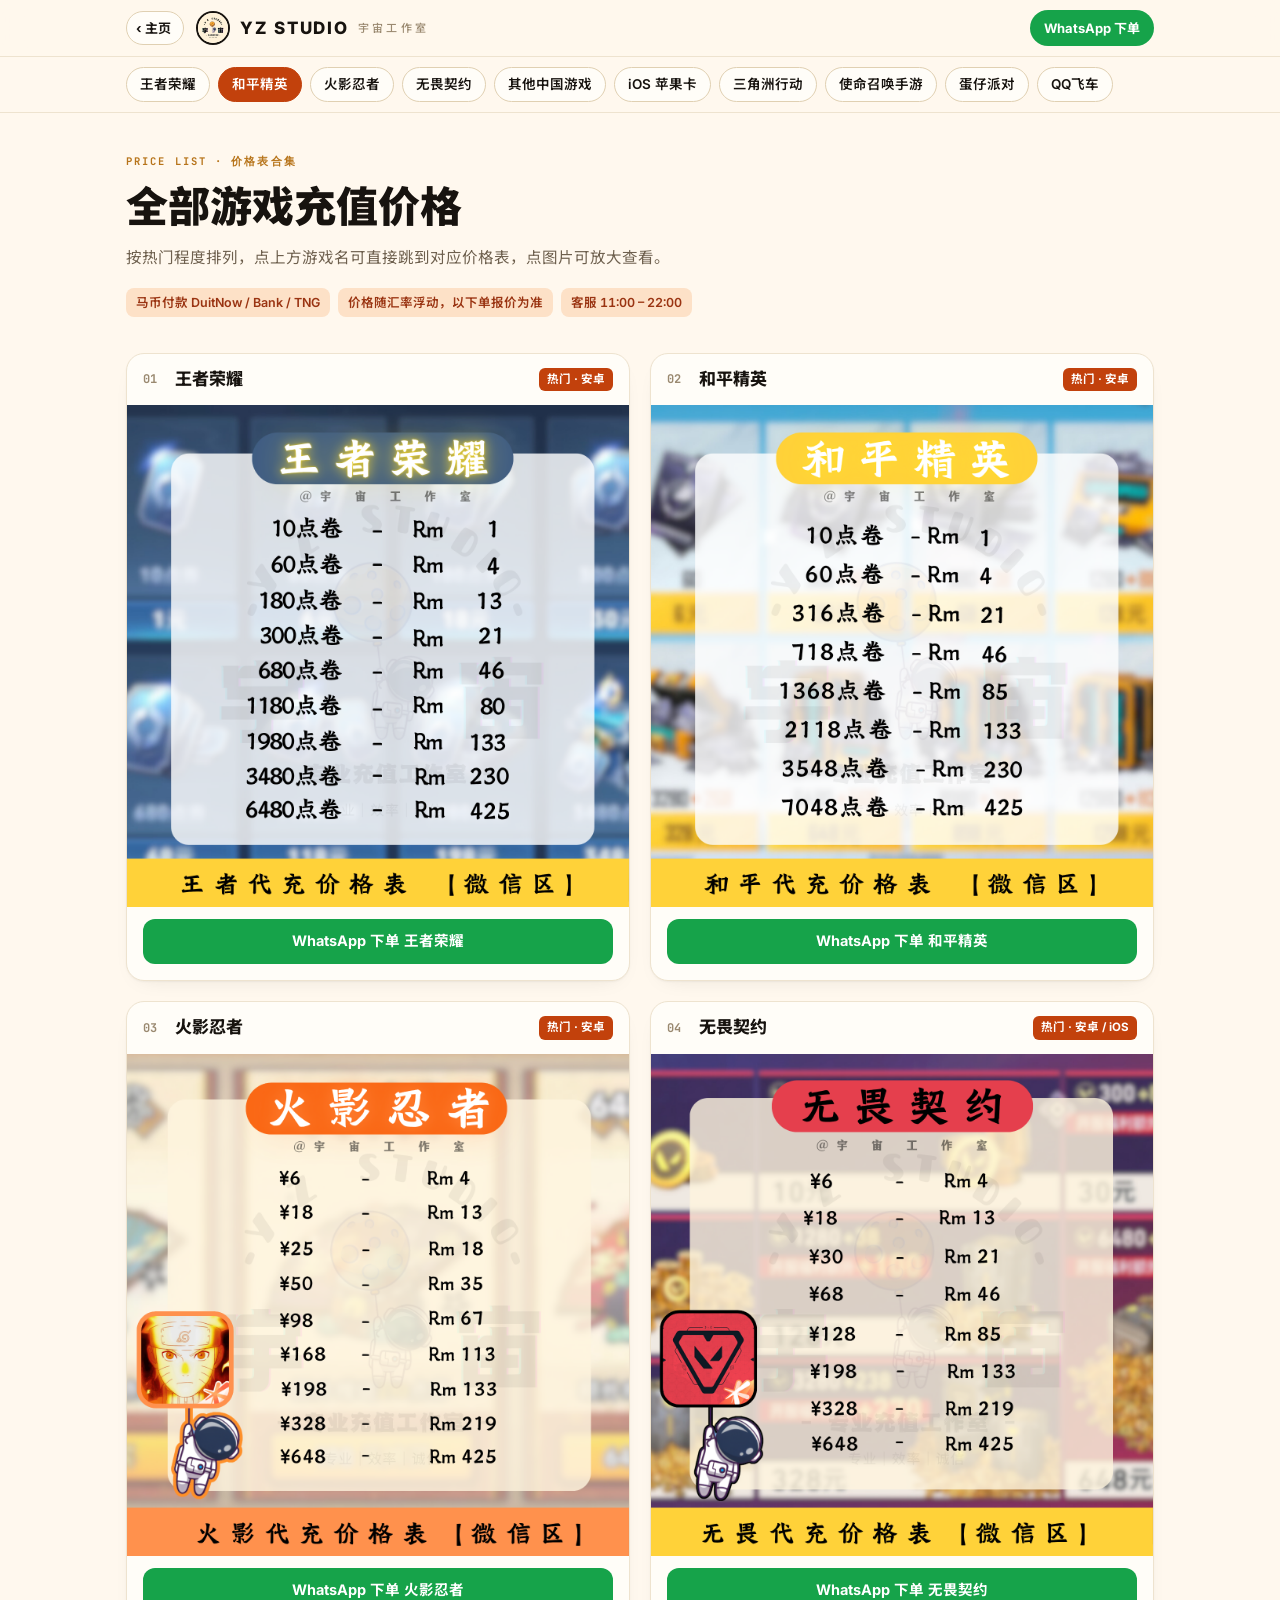
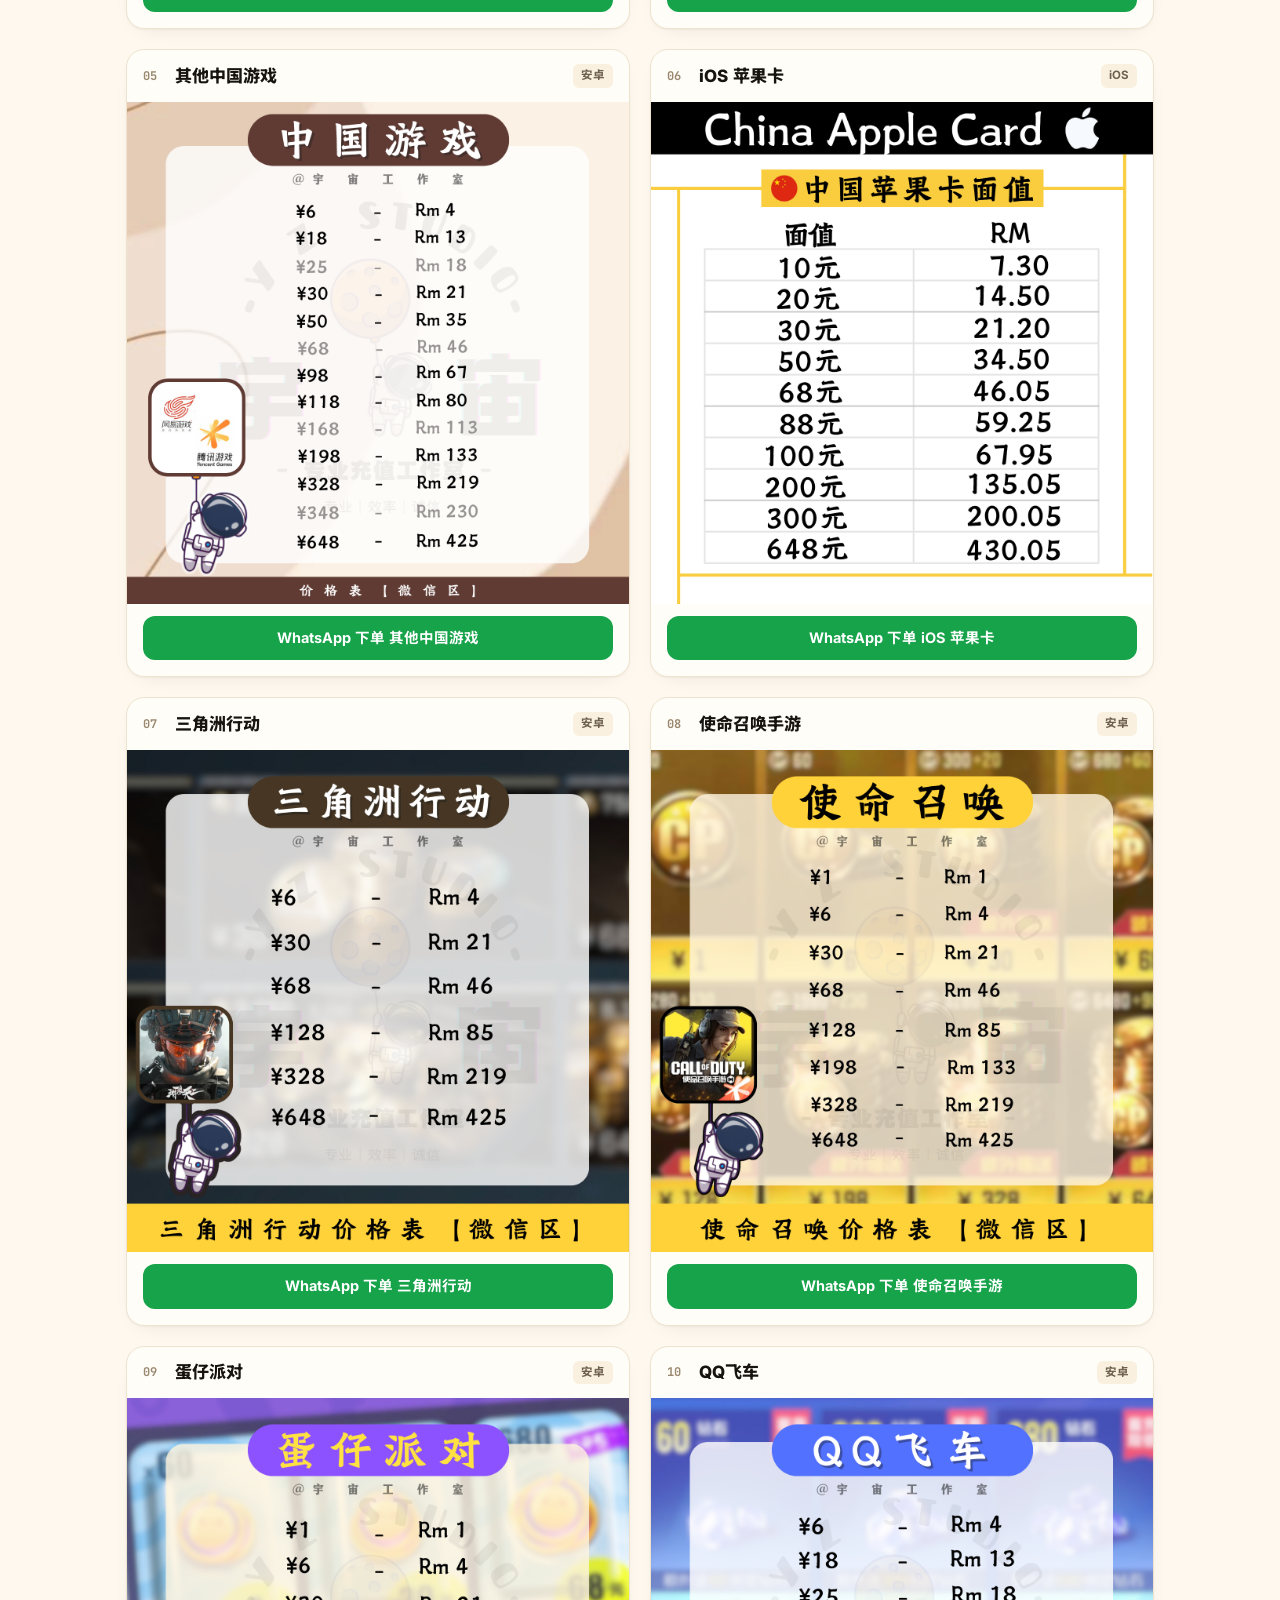
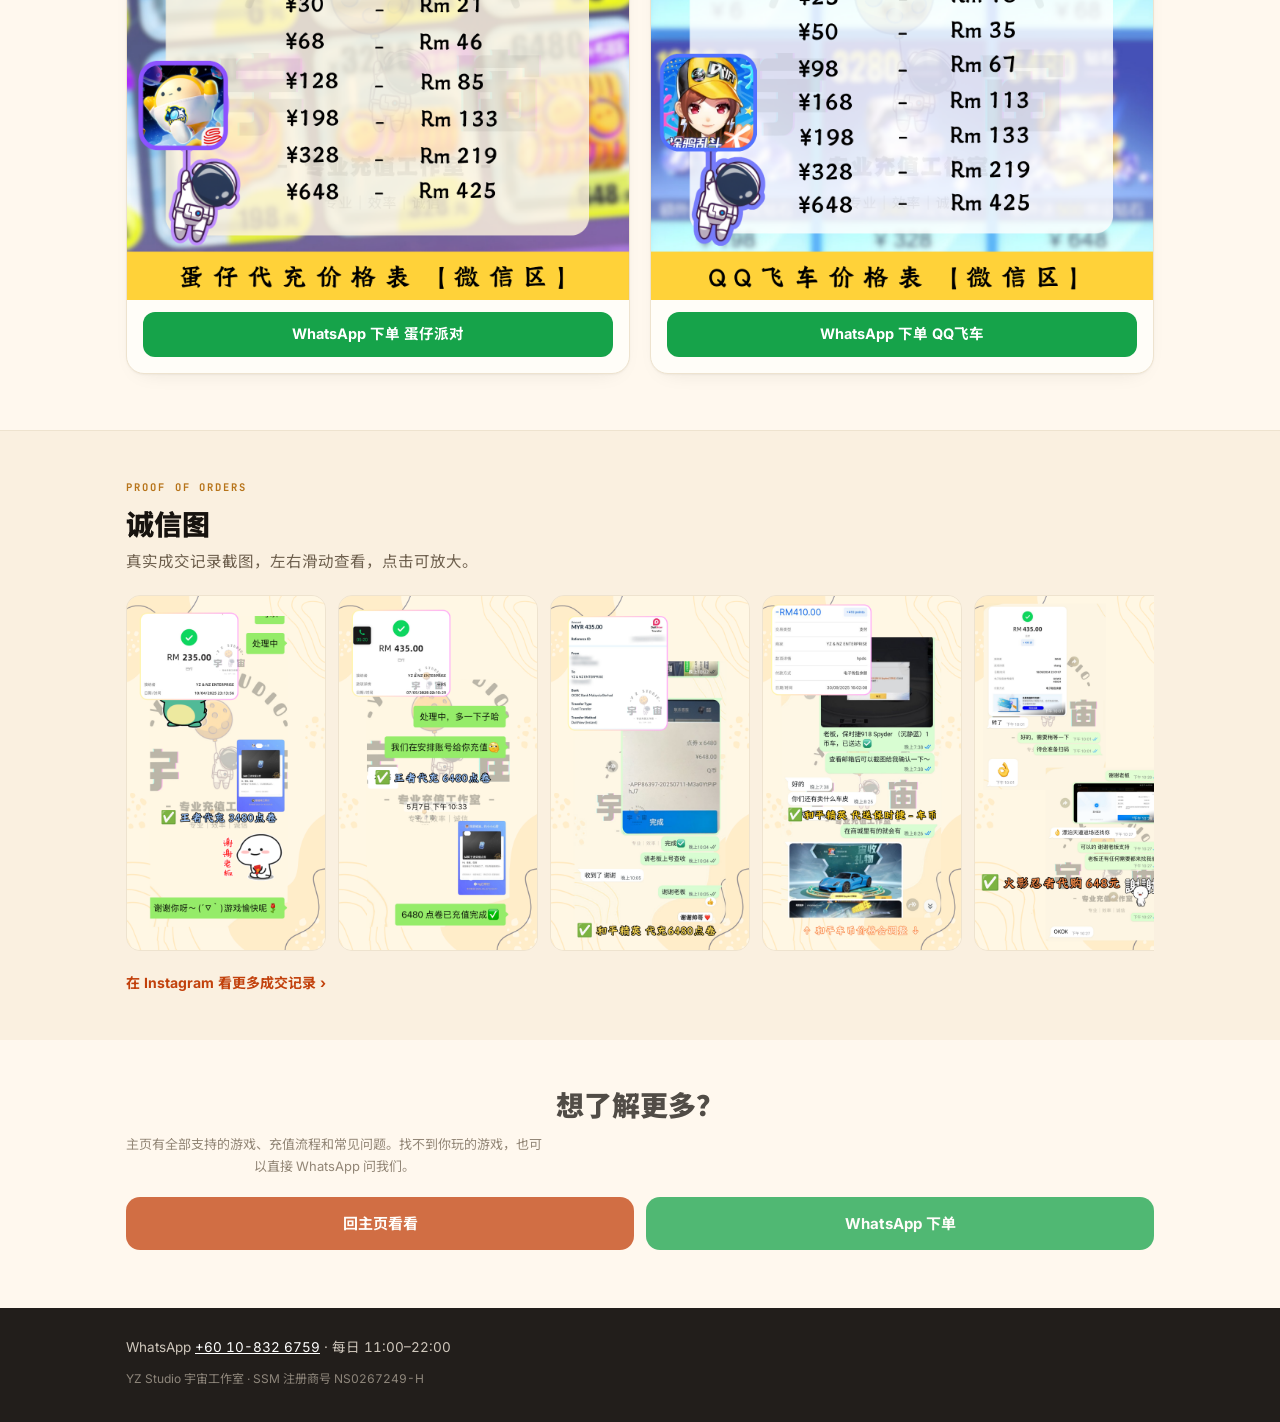
==== price.html @ 9681adfc "Price page: choose Android or iOS before amount in order picker The picker now asks for the system f" ====
<!DOCTYPE html>
<html lang="zh-Hans-MY">
<head>
<meta charset="UTF-8">
<meta name="viewport" content="width=device-width, initial-scale=1">
<link rel="icon" href="/favicon.ico" sizes="any">
<link rel="icon" type="image/png" sizes="192x192" href="/icon-192.png">
<link rel="apple-touch-icon" href="/apple-touch-icon.png">
<title>YZ Studio｜价格表合集 - 王者荣耀・和平精英・火影忍者・无畏契约</title>
<meta name="description" content="YZ Studio 全部游戏充值价格表：王者荣耀、和平精英、火影忍者、无畏契约、三角洲行动、使命召唤、蛋仔派对、QQ飞车、元梦之星、iOS 苹果卡。马币付款，WhatsApp 下单。">
<meta property="og:type" content="website">
<meta property="og:site_name" content="YZ Studio">
<meta property="og:title" content="YZ Studio｜价格表合集">
<meta property="og:description" content="全部游戏充值价格，一页看完。WhatsApp 一键下单。">
<meta property="og:locale" content="zh_MY">

<link rel="preconnect" href="https://fonts.googleapis.com">
<link rel="preconnect" href="https://fonts.gstatic.com" crossorigin>
<link href="https://fonts.googleapis.com/css2?family=Inter:wght@400;500;600;700;800&family=Noto+Sans+SC:wght@400;500;700;900&family=Noto+Serif+SC:wght@700;900&family=JetBrains+Mono:wght@500;700&display=swap" rel="stylesheet">

<style>
:root{
  --paper:#FFF8EE;--paper-2:#FAF0E0;--card:#FFFDF8;
  --ink:#17130F;--muted:#6E604E;--muted-2:#9A8970;
  --red:#C2410C;--red-deep:#9A3412;--red-soft:#FDE1C7;
  --gold:#B7741A;--green:#16A34A;--moon:#F6A62B;
  --line:#EEE3CF;--line-2:#E0D0B2;
  --sans:'Inter','Noto Sans SC','PingFang SC','Microsoft YaHei',-apple-system,BlinkMacSystemFont,sans-serif;
  --mono:'JetBrains Mono','SF Mono',ui-monospace,monospace;
}
*{box-sizing:border-box;margin:0;padding:0}
html{scroll-behavior:smooth;overflow-x:clip;scroll-padding-top:118px}
body{overflow-x:clip;background:var(--paper);color:var(--ink);font-family:var(--sans);
  font-size:16px;line-height:1.7;-webkit-font-smoothing:antialiased;font-variant-numeric:tabular-nums}
img{max-width:100%;display:block}
a{color:inherit}
.wrap{max-width:1060px;margin:0 auto;padding:0 16px}

/* top bar */
.topbar{background:rgba(255,248,238,.9);backdrop-filter:saturate(180%) blur(14px);
  border-bottom:1px solid var(--line);position:sticky;top:0;z-index:50}
.topbar .wrap{display:flex;align-items:center;justify-content:space-between;height:56px}
.left{display:flex;align-items:center;gap:12px;min-width:0}
.home{flex:none;display:flex;align-items:center;gap:2px;text-decoration:none;font-size:13px;font-weight:700;
  color:var(--ink);background:var(--card);border:1px solid var(--line-2);border-radius:999px;padding:5px 12px 5px 9px}
.home:hover{border-color:var(--red);color:var(--red)}
.brand{display:flex;align-items:center;gap:10px;text-decoration:none;min-width:0}
.brand b{font-size:17px;font-weight:800;letter-spacing:.1em;white-space:nowrap}
.brand span{font-size:11px;color:var(--muted-2);letter-spacing:.28em;font-weight:500;white-space:nowrap}
@media(max-width:440px){.brand b{font-size:15px;letter-spacing:.06em}.brand span{display:none}}
.wa-mini{background:var(--green);color:#fff;text-decoration:none;font-size:13px;font-weight:700;
  padding:7px 14px;border-radius:999px;white-space:nowrap}

/* chips nav */
.chips{position:sticky;top:56px;z-index:40;background:var(--paper);border-bottom:1px solid var(--line)}
.chips .wrap{display:flex;gap:8px;overflow-x:auto;padding-top:10px;padding-bottom:10px;scrollbar-width:none}
.chips .wrap::-webkit-scrollbar{display:none}
.chips a{flex:none;text-decoration:none;font-size:13.5px;font-weight:600;color:var(--ink);
  background:var(--card);border:1px solid var(--line-2);border-radius:999px;padding:5px 13px;transition:.15s}
.chips a:hover,.chips a.on{background:var(--red);border-color:var(--red);color:#fff}

/* header */
.head{padding:40px 0 8px}
.eyebrow{font-family:var(--mono);font-size:10.5px;letter-spacing:.2em;text-transform:uppercase;
  color:var(--gold);display:block;margin-bottom:10px;font-weight:700}
h1{font-size:clamp(28px,6vw,42px);font-weight:900;line-height:1.25}
.lead{color:var(--muted);margin-top:12px;max-width:56ch;font-size:15.5px}
.notes{display:flex;flex-wrap:wrap;gap:8px;margin-top:16px}
.notes span{font-size:12.5px;background:var(--red-soft);color:var(--red-deep);border-radius:8px;padding:4px 10px;font-weight:600}

/* grid of price cards */
.grid{display:grid;grid-template-columns:repeat(2,minmax(0,1fr));gap:20px;padding:28px 0 56px}
@media(max-width:720px){.grid{grid-template-columns:1fr;gap:16px}}
.card{background:var(--card);border:1px solid var(--line);border-radius:18px;overflow:hidden;
  box-shadow:0 1px 2px rgba(35,32,29,.04),0 8px 24px -16px rgba(35,32,29,.18)}
.card-head{display:flex;align-items:center;gap:10px;padding:14px 16px}
.rank{font-family:var(--mono);font-size:12px;font-weight:700;color:var(--muted-2);min-width:22px}
.card-head h2{font-size:17px;font-weight:800;flex:1;line-height:1.35}
.tag{font-size:11.5px;font-weight:700;padding:2px 8px;border-radius:6px;background:var(--paper-2);color:var(--muted)}
.tag.hot{background:var(--red);color:#fff}
.shot{display:block;width:100%;background:var(--paper-2);aspect-ratio:1/1;cursor:zoom-in;border:0;padding:0}
.shot img{width:100%;height:100%;object-fit:contain}
.shot .missing{display:flex;height:100%;align-items:center;justify-content:center;color:var(--muted-2);font-size:13px}
.card-foot{padding:12px 16px 16px}
.more{display:block;text-align:center;font-size:13px;color:inherit;opacity:.75;margin-bottom:10px}
.more:hover{opacity:1;text-decoration:underline}
.order{display:flex;align-items:center;justify-content:center;gap:6px;width:100%;text-decoration:none;
  background:var(--green);color:#fff;font-weight:700;font-size:14.5px;border-radius:12px;padding:10px}
.order:hover{filter:brightness(1.06)}

/* 诚信图 */
.proof{background:var(--paper-2);border-top:1px solid var(--line);padding:48px 0 44px}
.proof h2,.more h2{font-size:clamp(22px,4vw,28px);font-weight:900;line-height:1.3}
.proof .lead{margin-top:6px}
.strip{display:flex;gap:12px;overflow-x:auto;scroll-snap-type:x mandatory;padding:20px 0 6px;scrollbar-width:thin}
.strip .shot{flex:none;width:clamp(150px,22vw,200px);aspect-ratio:9/16;border-radius:14px;overflow:hidden;
  scroll-snap-align:start;border:1px solid var(--line);background:var(--card)}
.strip .shot img{object-fit:cover}
.ig{display:inline-block;margin-top:14px;font-size:14px;font-weight:700;color:var(--red);text-decoration:none}
.ig:hover{text-decoration:underline}

/* 回主页 */
.more{padding:48px 0}
.more p{color:var(--muted);margin-top:8px;max-width:52ch}
.btns{display:flex;flex-wrap:wrap;gap:12px;margin-top:20px}
.btns a{flex:1 1 220px;text-align:center;text-decoration:none;font-weight:700;font-size:15px;border-radius:14px;padding:14px 18px}
.btn-home{background:var(--red);color:#fff}
.btn-home:hover{background:var(--red-deep)}
.btn-wa{background:var(--green);color:#fff}
.btn-wa:hover{filter:brightness(1.06)}

/* footer */
footer{background:#221E1B;color:#CFC7BC;padding:28px 0 32px;font-size:13.5px}
footer a{color:#fff}
footer small{display:block;margin-top:10px;color:#8E867B;font-size:12px}

/* lightbox */
.lb{position:fixed;inset:0;background:rgba(20,17,15,.92);z-index:100;display:none;align-items:center;justify-content:center;padding:16px}
.lb.open{display:flex}
.lb img{max-height:92vh;max-width:100%;border-radius:10px}
.lb button{position:absolute;top:12px;right:14px;background:none;border:0;color:#fff;font-size:34px;cursor:pointer;line-height:1}

/* 下单弹窗：选金额 → 发 WhatsApp */
.sheet{position:fixed;inset:0;z-index:90;display:none;align-items:flex-end;justify-content:center;background:rgba(23,19,15,.5)}
.sheet.open{display:flex}
.sheet-box{background:var(--card);width:100%;max-width:520px;max-height:88vh;overflow:auto;border-radius:22px 22px 0 0;
  border:2px solid var(--ink);border-bottom:0;padding:18px 18px 20px;animation:sheetUp .25s cubic-bezier(.2,.8,.2,1)}
@media (min-width:640px){.sheet{align-items:center}.sheet-box{border-radius:22px;border-bottom:2px solid var(--ink);box-shadow:6px 6px 0 var(--moon)}}
@keyframes sheetUp{from{transform:translateY(40px);opacity:0}to{transform:none;opacity:1}}
.sheet-head{display:flex;align-items:center;gap:12px;margin-bottom:14px}
.sheet-head img{width:48px;height:48px;border-radius:12px;border:1.5px solid var(--ink);object-fit:cover}
.sheet-head h3{flex:1;font-size:19px;font-weight:900;line-height:1.3}
.sheet-head small{display:block;font-size:12px;font-weight:600;color:var(--muted)}
.sheet-x{background:var(--paper-2);border:0;width:34px;height:34px;border-radius:50%;font-size:20px;cursor:pointer;color:var(--ink)}
.sheet-lbl{font-size:13px;font-weight:800;margin:14px 0 8px;color:var(--ink)}
.seg{display:flex;gap:8px}
.seg button,.amts button{font:inherit;cursor:pointer;border:1.5px solid var(--line-2);background:#fff;border-radius:12px;color:var(--ink)}
.seg button{flex:1;padding:9px;font-size:14px;font-weight:700}
.amts{display:grid;grid-template-columns:repeat(3,1fr);gap:8px}
.amts button{padding:9px 4px;display:flex;flex-direction:column;align-items:center;line-height:1.3}
.amts b{font-size:14px;font-weight:800}
.amts span{font-size:12.5px;color:var(--gold);font-weight:700}
.seg button[aria-pressed="true"],.amts button[aria-pressed="true"]{background:var(--ink);border-color:var(--ink);color:#fff}
.amts button[aria-pressed="true"] span{color:var(--moon)}
.addon{display:flex;align-items:center;gap:10px;margin-top:12px;padding:10px 12px;border:1.5px dashed var(--line-2);border-radius:12px;font-size:13.5px;cursor:pointer}
.addon input{width:18px;height:18px;accent-color:var(--ink)}
.ios-note{background:var(--paper-2);border-radius:12px;padding:12px 14px;font-size:13.5px;color:var(--muted);line-height:1.7}
.sheet-sum{display:flex;justify-content:space-between;align-items:baseline;margin:16px 0 12px;padding-top:12px;border-top:1px solid var(--line)}
.sheet-sum span{font-size:13px;color:var(--muted)}
.sheet-sum b{font-size:24px;font-weight:900;color:var(--ink)}
.sheet-send{display:flex;align-items:center;justify-content:center;gap:8px;width:100%;padding:13px;border-radius:14px;border:2px solid var(--ink);
  background:var(--green);color:#fff;font-size:16px;font-weight:800;text-decoration:none;box-shadow:3px 3px 0 var(--ink)}
.sheet-more{display:block;text-align:center;font-size:12.5px;color:var(--muted);margin-top:12px}

.sysc{display:grid;grid-template-columns:1fr 1fr;gap:10px}
.sysc button{font:inherit;cursor:pointer;background:#fff;border:2px solid var(--line-2);border-radius:16px;padding:14px 10px 12px;
  display:flex;flex-direction:column;align-items:center;gap:4px;color:var(--ink);transition:.15s}
.sysc button svg{width:30px;height:30px}
.sysc button b{font-size:16px;font-weight:900}
.sysc button small{font-size:11.5px;color:var(--muted);line-height:1.4;text-align:center}
.sysc button[aria-pressed="true"]{border-color:var(--ink);background:var(--ink);color:#fff;box-shadow:3px 3px 0 var(--moon)}
.sysc button[aria-pressed="true"] small{color:#E8DCC6}
.sys-tip{font-size:12.5px;color:var(--muted);margin-top:8px;line-height:1.6}
.need{display:inline-block;font-size:11px;font-weight:800;background:var(--moon);color:var(--ink);border-radius:6px;padding:1px 7px;margin-left:6px;vertical-align:1px}
.locked{opacity:.35;pointer-events:none;filter:grayscale(1)}
.chosen{display:flex;align-items:center;gap:8px;margin-top:10px;font-size:13px;font-weight:700;background:var(--paper-2);border-radius:10px;padding:8px 12px}
.chosen b{font-weight:900}
.only{display:flex;gap:10px;align-items:flex-start;background:#FFF1E3;border:1.5px solid #F3C99A;border-radius:12px;padding:10px 12px;font-size:13px;line-height:1.6;color:#7A3E0C}
.sheet-send[aria-disabled="true"]{background:#CFC6B6;color:#fff;box-shadow:none;border-color:#CFC6B6;pointer-events:none}
</style>
</head>
<body>

<div class="topbar">
  <div class="wrap">
    <div class="left">
      <a class="home" href="/" aria-label="返回主页">‹ 主页</a>
      <a class="brand" href="/"><img src="image/logo-192.webp" width="34" height="34" alt="YZ Studio logo" style="border-radius:50%;border:2px solid var(--ink);align-self:center"><b>YZ STUDIO</b> <span>宇宙工作室</span></a>
    </div>
    <a class="wa-mini" href="https://wa.me/60108326759?text=%E4%BD%A0%E5%A5%BD%EF%BC%8C%E6%88%91%E6%83%B3%E5%85%85%E5%80%BC" target="_blank" rel="noopener">WhatsApp 下单</a>
  </div>
</div>

<nav class="chips" aria-label="游戏目录"><div class="wrap" id="chips"></div></nav>

<header class="head">
  <div class="wrap">
    <span class="eyebrow">Price List · 价格表合集</span>
    <h1>全部游戏充值价格</h1>
    <p class="lead">按热门程度排列，点上方游戏名可直接跳到对应价格表，点图片可放大查看。</p>
    <div class="notes">
      <span>马币付款 DuitNow / Bank / TNG</span>
      <span>价格随汇率浮动，以下单报价为准</span>
      <span>客服 11:00 – 22:00</span>
    </div>
  </div>
</header>

<main class="wrap"><div class="grid" id="grid"></div></main>

<section class="proof" id="proof">
  <div class="wrap">
    <span class="eyebrow">Proof of orders</span>
    <h2>诚信图</h2>
    <p class="lead">真实成交记录截图，左右滑动查看，点击可放大。</p>
    <div class="strip" id="strip"></div>
    <a class="ig" href="https://www.instagram.com/yzstudio2021" target="_blank" rel="noopener">在 Instagram 看更多成交记录 ›</a>
  </div>
</section>

<section class="more">
  <div class="wrap">
    <h2>想了解更多？</h2>
    <p>主页有全部支持的游戏、充值流程和常见问题。找不到你玩的游戏，也可以直接 WhatsApp 问我们。</p>
    <div class="btns">
      <a class="btn-home" href="/">回主页看看</a>
      <a class="btn-wa" href="https://wa.me/60108326759?text=%E4%BD%A0%E5%A5%BD%EF%BC%8C%E6%88%91%E6%83%B3%E5%85%85%E5%80%BC" target="_blank" rel="noopener">WhatsApp 下单</a>
    </div>
  </div>
</section>

<footer>
  <div class="wrap">
    <div>WhatsApp <a href="https://wa.me/60108326759" target="_blank" rel="noopener">+60 10-832 6759</a> · 每日 11:00–22:00</div>
    <small>YZ Studio 宇宙工作室 · SSM 注册商号 NS0267249-H</small>
  </div>
</footer>

<div class="sheet" id="sheet" role="dialog" aria-modal="true" aria-labelledby="sheetTitle">
  <div class="sheet-box">
    <div class="sheet-head"><img id="sheetImg" alt=""><h3 id="sheetTitle"></h3><button class="sheet-x" type="button" aria-label="关闭">×</button></div>
    <div id="sheetBody"></div>
  </div>
</div>
<div class="lb" id="lb" role="dialog" aria-modal="true"><button aria-label="关闭">×</button><img alt=""></div>

<script>
// 顺序 = 热门程度。要调整顺序，直接移动这里的行即可。
/* 价格（改价格只改这里，要和 games/ 里各页面的价格一致）
   u = 单位写法；p = 安卓价格 {档位: RM}；both:true 表示安卓、iOS 同价（两个都能选）；没有 both 的游戏：安卓公开价，iOS 选档位后问客服；card:true 只限 iOS，不用选系统，否则 iOS 走客服报价；h = 有「腾讯健康系统限制处理」 */
const HEALTH = 10;
const GAMES = [
  { id:'wangzhe',     name:'王者荣耀',     tag:'安卓', hot:true, img:'01-wangzhe.png',     icon:'wangzherongyao.png', page:'wangzherongyao', u:'点券', h:true,
    p:{10:1, 60:4, 180:13, 300:21, 680:46, 1180:80, 1980:133, 3480:230, 6480:425} },
  { id:'heping',      name:'和平精英',     tag:'安卓', hot:true, img:'02-heping.png',      icon:'hepingjingying.png', page:'hepingjingying', u:'点券', h:true,
    p:{10:1, 60:4, 316:21, 718:46, 1368:85, 2118:133, 3548:230, 7048:425} },
  { id:'huoying',     name:'火影忍者',     tag:'安卓', hot:true, img:'04-huoying.png',     icon:'huoyingrenzhe.png',  page:'huoyingrenzhe', u:'¥', h:true,
    p:{6:4, 18:13, 25:18, 50:35, 98:67, 168:113, 198:133, 328:219, 648:425} },
  { id:'wuwei',       name:'无畏契约',     tag:'安卓 / iOS', hot:true, img:'05-wuwei.png',       icon:'wuweiqiyue.png',     page:'wuweiqiyue', u:'¥', h:true, both:true,
    p:{6:4, 18:13, 30:21, 68:46, 128:85, 198:133, 328:219, 648:425} },
  { id:'zhongguo',    name:'其他中国游戏', tag:'安卓', img:'11-zhongguo.png',    icon:'logo-192.webp',      page:'zhongguoyouxi', u:'¥', h:true, askGame:true,
    p:{6:4, 18:13, 30:21, 50:35, 98:67, 118:80, 198:133, 328:219, 648:425} },
  { id:'ios',         name:'iOS 苹果卡',   tag:'iOS',  img:'12-ios-apple.png',   icon:'apple-gift-card.png', page:'apple-gift-card', u:'元', card:true,
    p:{10:7.30, 20:14.50, 30:21.20, 50:34.50, 68:46.05, 88:59.25, 100:67.95, 200:135.05, 300:200.05, 648:430.05} },
  { id:'sanjiaozhou', name:'三角洲行动',   tag:'安卓', img:'06-sanjiaozhou.png', icon:'deltaforce.png',     page:'sanjiaozhouxingdong', u:'¥', h:true,
    p:{6:4, 30:21, 68:46, 128:85, 328:219, 648:425} },
  { id:'codm',        name:'使命召唤手游', tag:'安卓', img:'07-shiming.png',     icon:'codm.png',           page:'codm', u:'¥', h:true,
    p:{1:1, 6:4, 30:21, 68:46, 128:85, 198:133, 328:219, 648:425} },
  { id:'danzai',      name:'蛋仔派对',     tag:'安卓', img:'08-danzai.png',      icon:'danzaipaidui.png',   page:'danzaipaidui', u:'¥',
    p:{1:1, 6:4, 30:21, 68:46, 128:85, 198:133, 328:219, 648:425} },
  { id:'qqfeiche',    name:'QQ飞车',       tag:'安卓', img:'09-qqfeiche.png',    icon:'qq-speed.png',       page:'qqfeiche', u:'¥', h:true,
    p:{6:4, 18:13, 25:18, 50:35, 98:67, 168:113, 198:133, 328:219, 648:425} },
];
const WA = 'https://wa.me/60108326759?text=';
const grid = document.getElementById('grid'), chips = document.getElementById('chips');

GAMES.forEach((g, i) => {
  const msg = encodeURIComponent(`你好，我想充值 ${g.name}（${g.tag}）`);
  grid.insertAdjacentHTML('beforeend', `
    <article class="card" id="${g.id}">
      <div class="card-head">
        <span class="rank">${String(i+1).padStart(2,'0')}</span>
        <h2>${g.name}</h2>
        <span class="tag${g.hot ? ' hot' : ''}">${g.hot ? '热门 · ' : ''}${g.tag}</span>
      </div>
      <button class="shot" type="button" aria-label="放大 ${g.name} 价格表">
        <img src="image/price/${g.img}" alt="${g.name} ${g.tag} 充值价格表" loading="${i < 2 ? 'eager' : 'lazy'}"
             onerror="this.replaceWith(Object.assign(document.createElement('span'),{className:'missing',textContent:'图片待上传'}))">
      </button>
      <div class="card-foot"><a class="order" href="${WA}${msg}" data-game="${g.id}" target="_blank" rel="noopener">WhatsApp 下单 ${g.name}</a></div>
    </article>`);
  chips.insertAdjacentHTML('beforeend', `<a href="#${g.id}">${g.name}</a>`);
});

// 诚信图：用主页 image/ 里的 01–10.png
const strip = document.getElementById('strip');
for (let n = 1; n <= 10; n++) {
  const f = String(n).padStart(2, '0');
  strip.insertAdjacentHTML('beforeend', `
    <button class="shot" type="button" aria-label="放大成交记录截图 ${n}">
      <img src="image/${f}.png" alt="YZ Studio 成交记录截图 ${n}" loading="lazy">
    </button>`);
}

// 放大查看
const lb = document.getElementById('lb'), lbImg = lb.querySelector('img');
document.addEventListener('click', e => {
  const img = e.target.closest('.shot')?.querySelector('img');
  if (!img) return;
  lbImg.src = img.src; lbImg.alt = img.alt; lb.classList.add('open');
});
lb.addEventListener('click', e => { if (e.target !== lbImg) lb.classList.remove('open'); });
document.addEventListener('keydown', e => { if (e.key === 'Escape') lb.classList.remove('open'); });

// 滚动时高亮当前游戏
const links = [...chips.querySelectorAll('a')];
const io = new IntersectionObserver(entries => {
  entries.forEach(en => {
    if (!en.isIntersecting) return;
    links.forEach(a => {
      const on = a.getAttribute('href') === '#' + en.target.id;
      a.classList.toggle('on', on);
      if (on) chips.scrollTo({ left: a.offsetLeft - chips.clientWidth / 2 + a.offsetWidth / 2, behavior:'smooth' });
    });
  });
}, { rootMargin:'-45% 0px -50% 0px' });
document.querySelectorAll('.card').forEach(c => io.observe(c));

// ---------- 下单弹窗：选系统 / 金额 → 发 WhatsApp ----------
const sheet = document.getElementById('sheet'), sheetBody = document.getElementById('sheetBody');
const fmt = v => Number.isInteger(v) ? String(v) : v.toFixed(2);
const tierLabel = (g, d) => g.u === '¥' ? `¥${d} 档` : `${d} ${g.u}`;
let cur = null, st = {};
const WA_SVG = `<svg width="20" height="20" viewBox="0 0 24 24" fill="currentColor" aria-hidden="true"><path d="M17.5 14.4c-.3-.15-1.75-.86-2-.96-.27-.1-.47-.15-.66.15-.2.3-.76.95-.93 1.15-.17.2-.34.22-.64.07-.3-.15-1.25-.46-2.38-1.47-.88-.78-1.47-1.75-1.64-2.05-.17-.3-.02-.46.13-.6.13-.14.3-.35.45-.53.15-.18.2-.3.3-.5.1-.2.05-.38-.02-.53-.08-.15-.66-1.6-.9-2.18-.24-.58-.48-.5-.66-.5h-.56c-.2 0-.5.07-.77.37-.26.3-1 .98-1 2.4s1.03 2.78 1.17 2.98c.15.2 2.02 3.1 4.9 4.34.68.3 1.22.47 1.64.6.69.22 1.31.19 1.8.11.55-.08 1.75-.71 2-1.4.25-.7.25-1.28.17-1.41-.07-.13-.27-.2-.57-.35zM12 2A10 10 0 0 0 3.5 17.3L2 22l4.8-1.46A10 10 0 1 0 12 2zm0 18.2c-1.6 0-3.15-.43-4.5-1.24l-.32-.19-2.86.87.88-2.79-.21-.33A8.2 8.2 0 1 1 12 20.2z"/></svg>`;
function openSheet(g){
  cur = g; st = { sys: null, d: Object.keys(g.p)[0], health:false };
  document.getElementById('sheetTitle').innerHTML = `${g.name}<small>${g.card ? '选好面额，直接发给客服' : '先选系统，再选金额'}</small>`;
  const im = document.getElementById('sheetImg'); im.src = `image/${g.icon}`; im.alt = g.name;
  drawSheet(); sheet.classList.add('open'); document.body.style.overflow = 'hidden';
}
function closeSheet(){ sheet.classList.remove('open'); document.body.style.overflow = ''; }
const SYSNAME = { android:'安卓', ios:'iOS' };
function drawSheet(){
  const g = cur, needSys = !g.card, ready = !needSys || !!st.sys;
  const iosAsk = needSys && st.sys === 'ios' && !g.both;          // iOS 没有公开价 → 问客服
  let h = '';
  if (needSys) {
    h += `<div class="sheet-lbl">① 你的游戏账号是哪种系统？${st.sys ? '' : '<span class="need">必选</span>'}</div>
      <div class="sysc">
        <button type="button" data-sys="android" aria-pressed="${st.sys==='android'}"><svg viewBox="0 0 24 24" fill="currentColor" aria-hidden="true"><path d="M17.6 9.48l1.84-3.18a.38.38 0 0 0-.66-.38l-1.86 3.22A11.4 11.4 0 0 0 12 8.08c-1.8 0-3.5.38-4.92 1.06L5.22 5.92a.38.38 0 0 0-.66.38L6.4 9.48A10.8 10.8 0 0 0 1 18h22a10.8 10.8 0 0 0-5.4-8.52zM7 15.25a1.25 1.25 0 1 1 0-2.5 1.25 1.25 0 0 1 0 2.5zm10 0a1.25 1.25 0 1 1 0-2.5 1.25 1.25 0 0 1 0 2.5z"/></svg><b>安卓</b><small>三星、小米、华为、OPPO、vivo…</small></button>
        <button type="button" data-sys="ios" aria-pressed="${st.sys==='ios'}"><svg viewBox="0 0 24 24" fill="currentColor" aria-hidden="true"><path d="M16.37 12.6c-.02-2.3 1.88-3.4 1.96-3.46-1.07-1.56-2.73-1.78-3.32-1.8-1.41-.14-2.76.83-3.48.83-.72 0-1.82-.81-3-.79-1.54.02-2.96.9-3.76 2.28-1.6 2.78-.41 6.9 1.15 9.16.76 1.1 1.67 2.34 2.86 2.3 1.15-.05 1.58-.74 2.97-.74 1.39 0 1.78.74 3 .72 1.24-.02 2.02-1.12 2.78-2.23.87-1.28 1.23-2.52 1.25-2.58-.03-.01-2.4-.92-2.41-3.69zM14.1 5.85c.63-.77 1.06-1.83.94-2.89-.91.04-2.01.61-2.66 1.37-.58.67-1.1 1.76-.96 2.8 1.01.08 2.05-.52 2.68-1.28z"/></svg><b>iOS</b><small>iPhone、iPad</small></button>
      </div>
      <p class="sys-tip">${g.both ? '安卓和 iOS 同价，选你玩的那一种就好。' :
        '安卓和 iOS 的游戏账号是分开的，请选你<b>建游戏角色时用的手机</b>。不确定的话先问客服。'}</p>`;
  } else {
    h += `<div class="only"><span>⚠️</span><span>只适用于 <b>iPhone 或 iPad</b> 的 Apple ID</span></div>`;
  }
  // 金额
  h += `<div class="${ready ? '' : 'locked'}"><div class="sheet-lbl">${needSys ? '② ' : ''}${g.card ? '面额' : '金额'}</div>`;
  h += `<div class="amts">` + Object.entries(g.p).map(([d, v]) =>
      `<button type="button" data-d="${d}" aria-pressed="${st.d===d}"><b>${tierLabel(g, d)}</b><span>${iosAsk ? '问客服' : 'RM' + fmt(v)}</span></button>`).join('') + `</div>`;
  if (iosAsk) h += `<p class="ios-note" style="margin-top:10px">iOS 价格和安卓不同，选好档位后客服会给你当下报价。也可以买<a href="#order-ios" data-go="ios">中国区苹果卡</a>自己在游戏里充。</p>`;
  if (g.h) h += `<label class="addon"><input type="checkbox" id="hc" ${st.health?'checked':''}> 加购「腾讯健康系统限制处理」+RM${HEALTH}（不分系统）</label>`;
  h += `</div>`;
  if (needSys && st.sys) h += `<div class="chosen">✅ 你选的是：<b>${SYSNAME[st.sys]}</b>${g.both ? '（安卓 / iOS 同价）' : ''}</div>`;
  const total = !ready || iosAsk ? null : g.p[st.d] + (st.health ? HEALTH : 0);
  h += `<div class="sheet-sum"><span>参考价</span><b>${!ready ? '—' : total === null ? '客服报价' : 'RM' + fmt(total)}</b></div>`;
  // WhatsApp 讯息
  const lines = [`你好，我想${g.card ? '买' : '充值'} ${g.card ? '中国区苹果卡' : g.name}`];
  if (needSys && st.sys) lines.push(`系统：${SYSNAME[st.sys]}`);
  if (g.askGame) lines.push('游戏名称：（请填写）');
  lines.push(`${g.card ? '面额' : '金额'}：${tierLabel(g, st.d)}` + (iosAsk ? '（请问 iOS 价格）' : `（RM${fmt(g.p[st.d])}）`));
  if (st.health) lines.push(`加购：腾讯健康系统限制处理（RM${HEALTH}）`);
  if (total !== null) lines.push(`参考价合计：RM${fmt(total)}`);
  const label = !ready ? '请先选择系统' : iosAsk ? '发送给客服，问 iOS 价格' : `发送给客服${needSys ? '（' + SYSNAME[st.sys] + '）' : ''}`;
  h += `<a class="sheet-send" ${ready ? `href="${WA}${encodeURIComponent(lines.join('\n'))}"` : 'aria-disabled="true"'} target="_blank" rel="noopener">
      ${ready ? WA_SVG : ''}${label}</a>
    <a class="sheet-more" href="games/${g.page}.html">查看${g.name}充值说明</a>`;
  sheetBody.innerHTML = h;
}
sheetBody.addEventListener('click', e => {
  const s = e.target.closest('[data-sys]'), a = e.target.closest('[data-d]');
  const go = e.target.closest('[data-go]');
  if (go) { e.preventDefault(); openSheet(GAMES.find(x => x.id === go.dataset.go)); return; }
  if (s) { st.sys = s.dataset.sys; drawSheet(); }
  else if (a) { st.d = a.dataset.d; drawSheet(); }
});
sheetBody.addEventListener('change', e => { if (e.target.id === 'hc') { st.health = e.target.checked; drawSheet(); } });
sheet.addEventListener('click', e => { if (e.target === sheet || e.target.closest('.sheet-x')) closeSheet(); });
document.addEventListener('keydown', e => { if (e.key === 'Escape') closeSheet(); });
grid.addEventListener('click', e => {
  const o = e.target.closest('.order[data-game]'); if (!o) return;
  e.preventDefault(); openSheet(GAMES.find(g => g.id === o.dataset.game));
});
// price.html#order-wangzhe 直接打开该游戏的下单弹窗
const ho = location.hash.match(/^#order-([a-z]+)(?:-(android|ios))?/), hg = ho && GAMES.find(g => g.id === ho[1]);
if (hg) { openSheet(hg); if (ho[2] && !hg.card) { st.sys = ho[2]; drawSheet(); } }
</script>
</body>
</html>
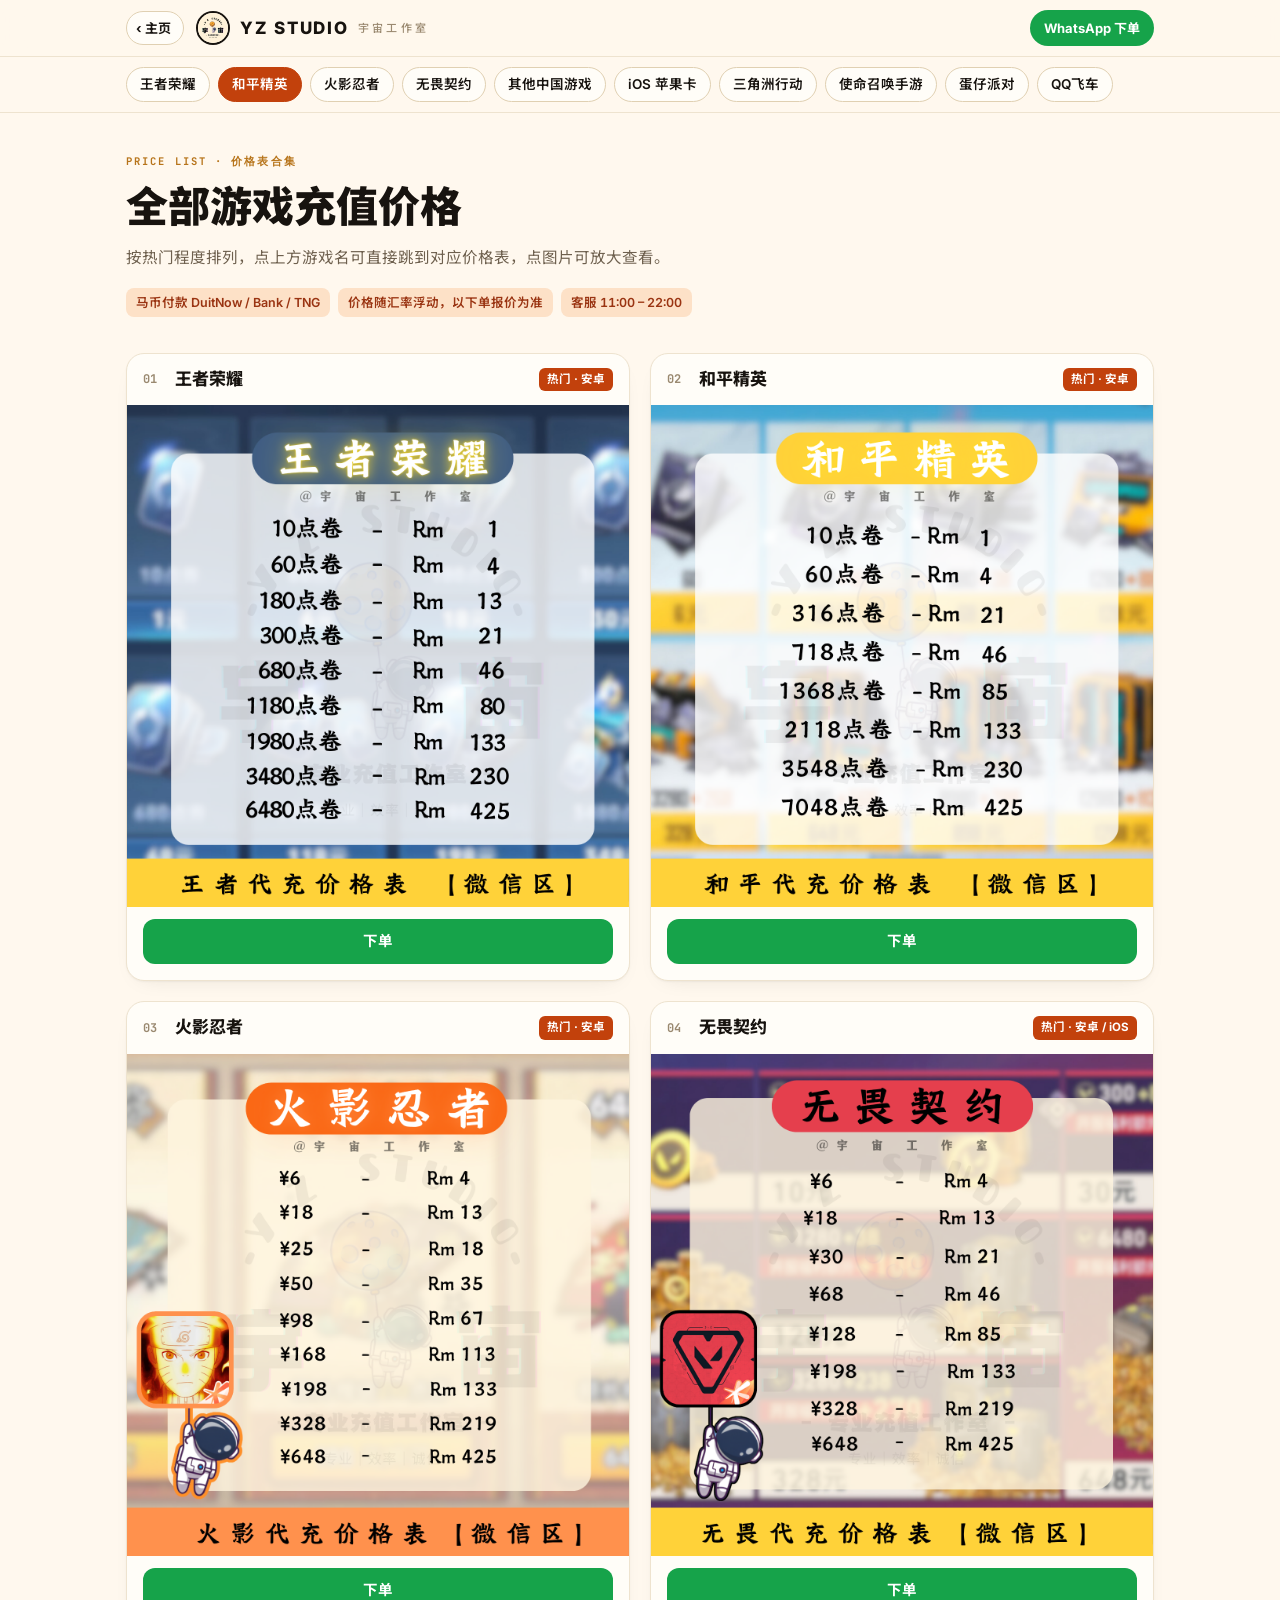
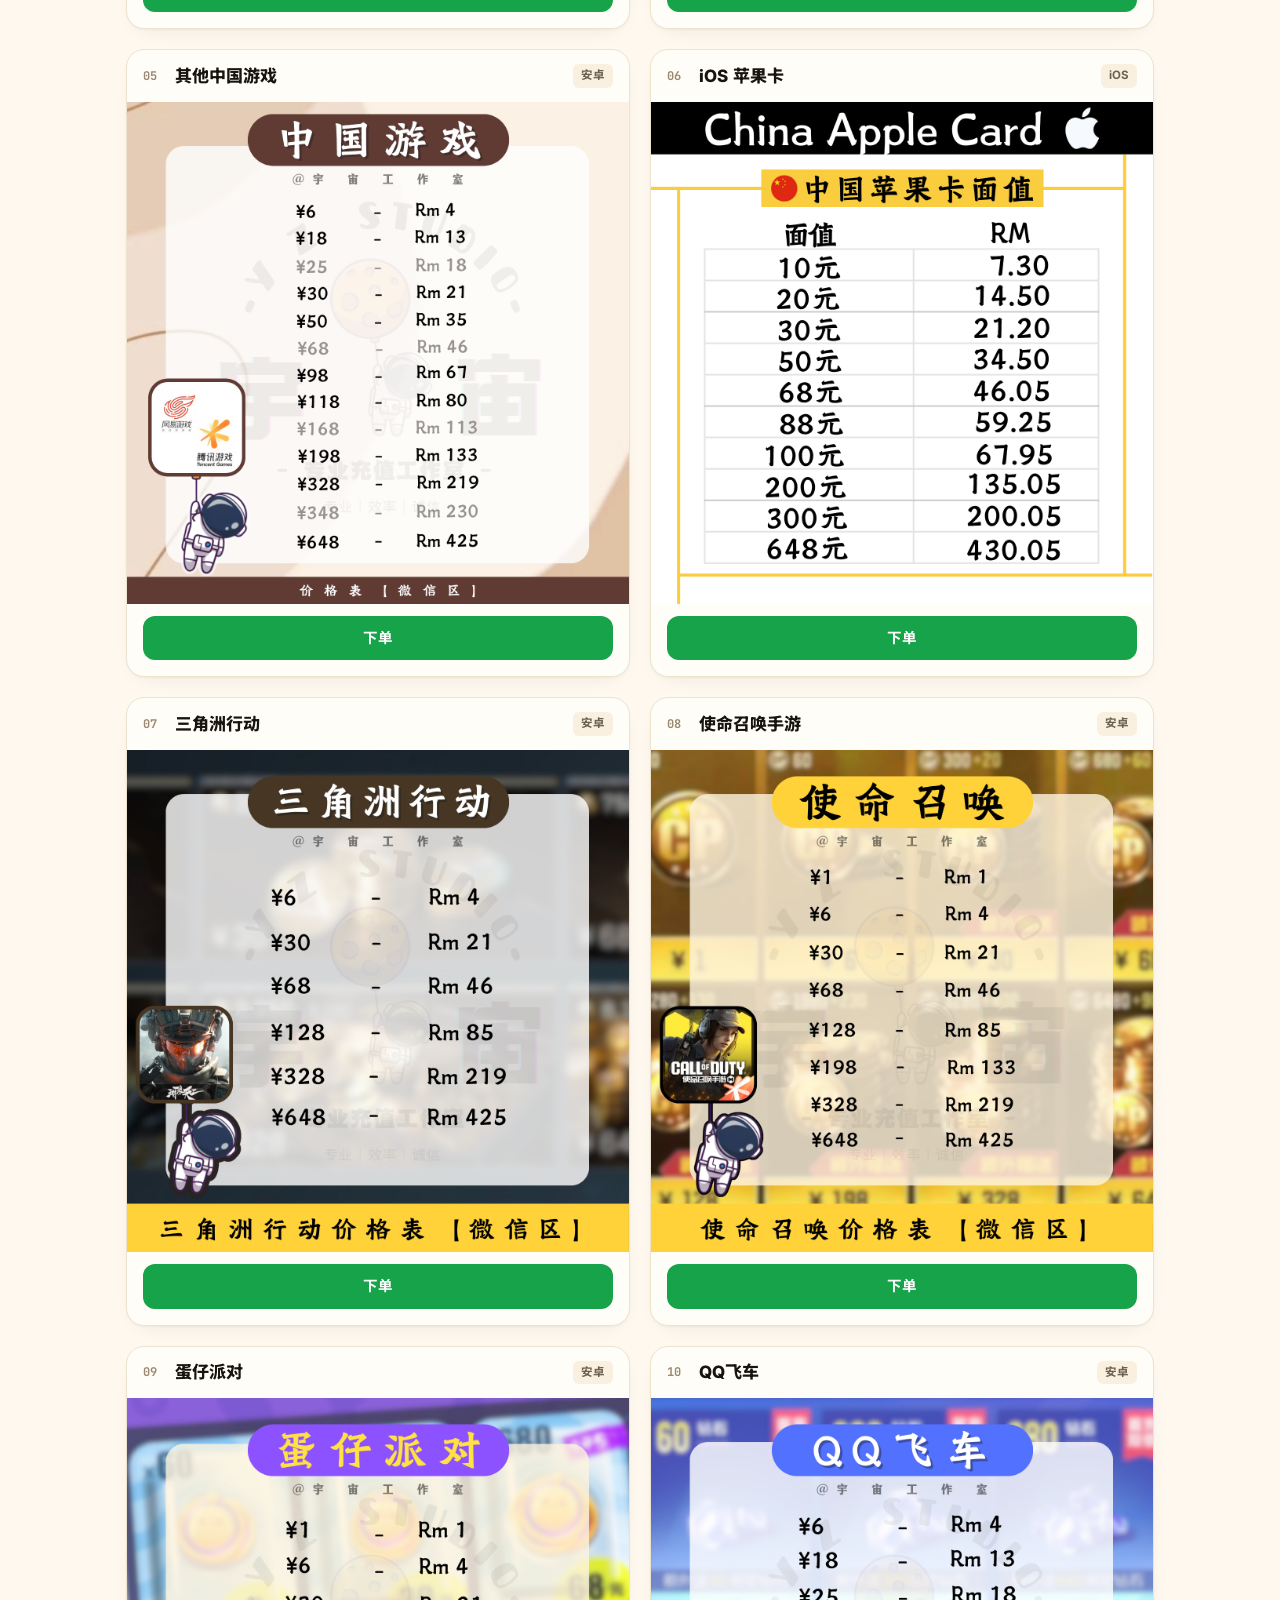
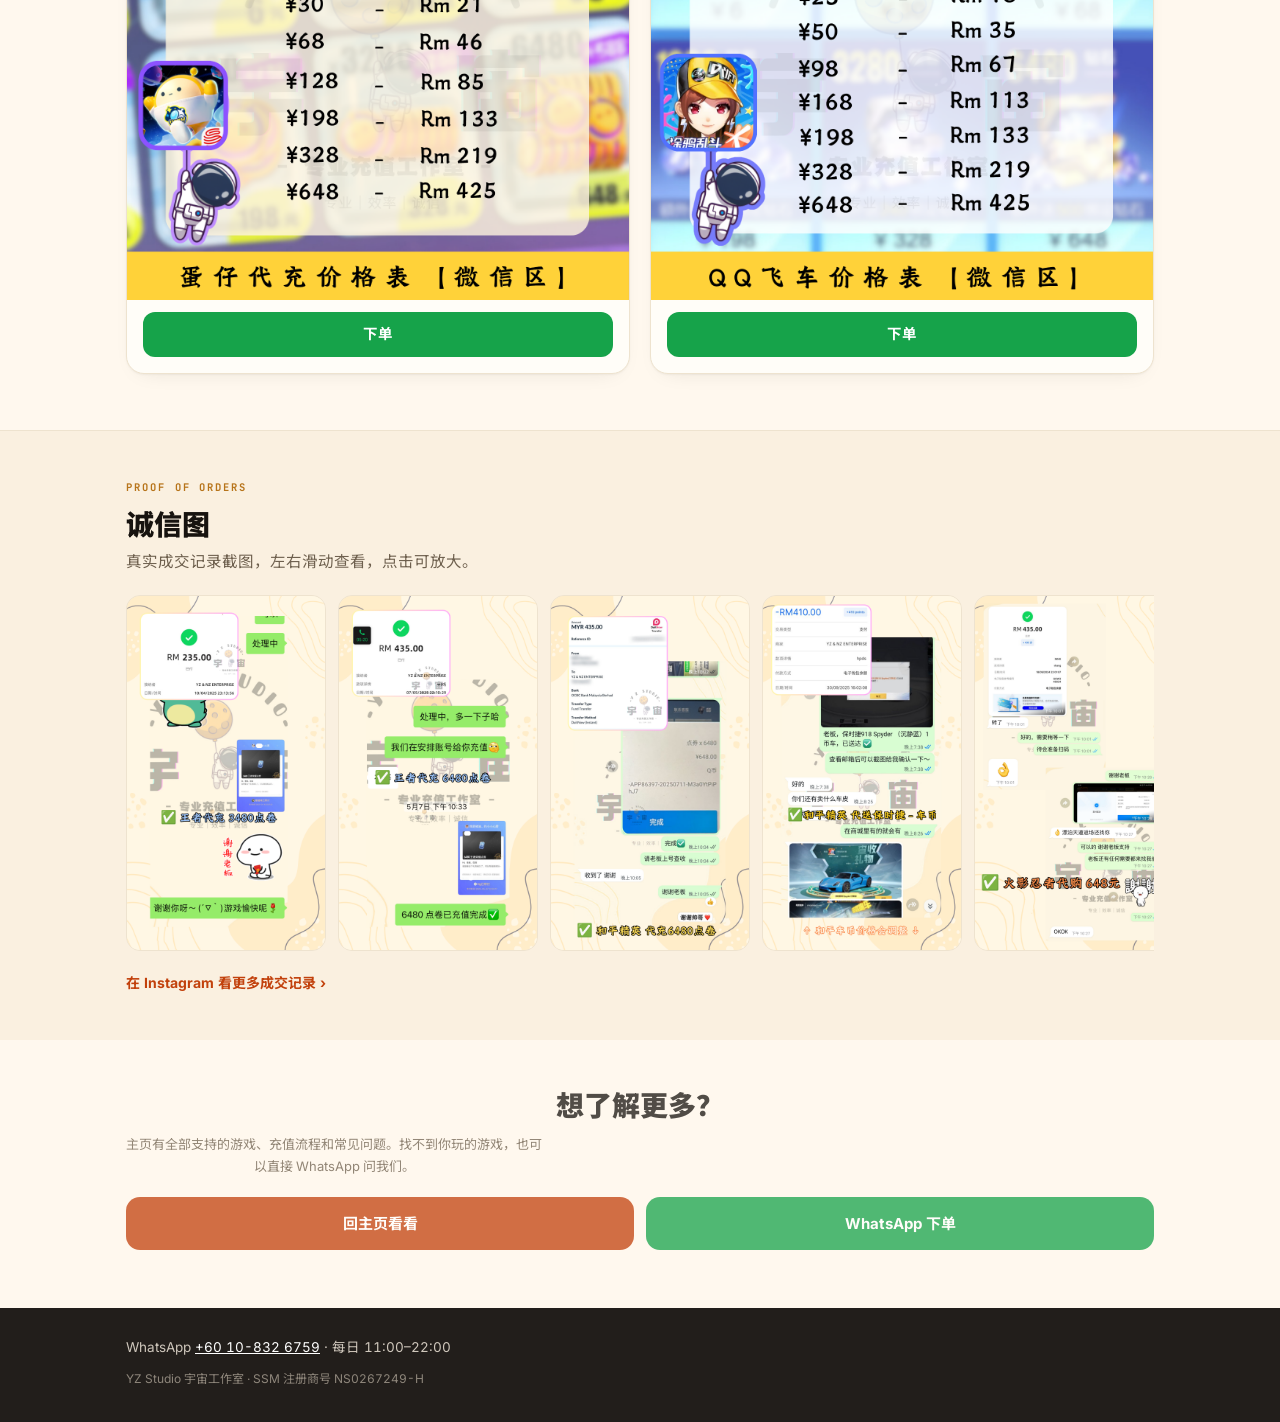
==== commit 3aa2901f: "Price page: rename order buttons, add other-item option in picker Co-Authored-By: Claude Opus 5.5 <n" ====
--- a/price.html
+++ b/price.html
@@ -277,7 +277,7 @@
         <img src="image/price/${g.img}" alt="${g.name} ${g.tag} 充值价格表" loading="${i < 2 ? 'eager' : 'lazy'}"
              onerror="this.replaceWith(Object.assign(document.createElement('span'),{className:'missing',textContent:'图片待上传'}))">
       </button>
-      <div class="card-foot"><a class="order" href="${WA}${msg}" data-game="${g.id}" target="_blank" rel="noopener">WhatsApp 下单 ${g.name}</a></div>
+      <div class="card-foot"><a class="order" href="${WA}${msg}" data-game="${g.id}" target="_blank" rel="noopener" aria-label="下单 ${g.name}">下单</a></div>
     </article>`);
   chips.insertAdjacentHTML('beforeend', `<a href="#${g.id}">${g.name}</a>`);
 });
@@ -323,7 +323,7 @@
 let cur = null, st = {};
 const WA_SVG = `<svg width="20" height="20" viewBox="0 0 24 24" fill="currentColor" aria-hidden="true"><path d="M17.5 14.4c-.3-.15-1.75-.86-2-.96-.27-.1-.47-.15-.66.15-.2.3-.76.95-.93 1.15-.17.2-.34.22-.64.07-.3-.15-1.25-.46-2.38-1.47-.88-.78-1.47-1.75-1.64-2.05-.17-.3-.02-.46.13-.6.13-.14.3-.35.45-.53.15-.18.2-.3.3-.5.1-.2.05-.38-.02-.53-.08-.15-.66-1.6-.9-2.18-.24-.58-.48-.5-.66-.5h-.56c-.2 0-.5.07-.77.37-.26.3-1 .98-1 2.4s1.03 2.78 1.17 2.98c.15.2 2.02 3.1 4.9 4.34.68.3 1.22.47 1.64.6.69.22 1.31.19 1.8.11.55-.08 1.75-.71 2-1.4.25-.7.25-1.28.17-1.41-.07-.13-.27-.2-.57-.35zM12 2A10 10 0 0 0 3.5 17.3L2 22l4.8-1.46A10 10 0 1 0 12 2zm0 18.2c-1.6 0-3.15-.43-4.5-1.24l-.32-.19-2.86.87.88-2.79-.21-.33A8.2 8.2 0 1 1 12 20.2z"/></svg>`;
 function openSheet(g){
-  cur = g; st = { sys: null, d: Object.keys(g.p)[0], health:false };
+  cur = g; st = { sys: null, d: Object.keys(g.p)[0], health:false, other:false };
   document.getElementById('sheetTitle').innerHTML = `${g.name}<small>${g.card ? '选好面额，直接发给客服' : '先选系统，再选金额'}</small>`;
   const im = document.getElementById('sheetImg'); im.src = `image/${g.icon}`; im.alt = g.name;
   drawSheet(); sheet.classList.add('open'); document.body.style.overflow = 'hidden';
@@ -332,7 +332,8 @@
 const SYSNAME = { android:'安卓', ios:'iOS' };
 function drawSheet(){
   const g = cur, needSys = !g.card, ready = !needSys || !!st.sys;
-  const iosAsk = needSys && st.sys === 'ios' && !g.both;          // iOS 没有公开价 → 问客服
+  const other = !g.card && st.other;
+  const iosAsk = !other && needSys && st.sys === 'ios' && !g.both;          // iOS 没有公开价 → 问客服
   let h = '';
   if (needSys) {
     h += `<div class="sheet-lbl">① 你的游戏账号是哪种系统？${st.sys ? '' : '<span class="need">必选</span>'}</div>
@@ -347,19 +348,22 @@
   }
   // 金额
   h += `<div class="${ready ? '' : 'locked'}"><div class="sheet-lbl">${needSys ? '② ' : ''}${g.card ? '面额' : '金额'}</div>`;
-  h += `<div class="amts">` + Object.entries(g.p).map(([d, v]) =>
+  h += `<div class="amts${other ? ' locked' : ''}">` + Object.entries(g.p).map(([d, v]) =>
       `<button type="button" data-d="${d}" aria-pressed="${st.d===d}"><b>${tierLabel(g, d)}</b><span>${iosAsk ? '问客服' : 'RM' + fmt(v)}</span></button>`).join('') + `</div>`;
   if (iosAsk) h += `<p class="ios-note" style="margin-top:10px">iOS 价格和安卓不同，选好档位后客服会给你当下报价。也可以买<a href="#order-ios" data-go="ios">中国区苹果卡</a>自己在游戏里充。</p>`;
+  if (!g.card) h += `<label class="addon"><input type="checkbox" id="oc" ${other?'checked':''}> 不充值点券，充值其他</label>`;
+  if (other) h += `<p class="ios-note" style="margin-top:10px">发送后在 WhatsApp 告诉客服你要充值或购买什么，我们给你报价。</p>`;
   if (g.h) h += `<label class="addon"><input type="checkbox" id="hc" ${st.health?'checked':''}> 加购「腾讯健康系统限制处理」+RM${HEALTH}（不分系统）</label>`;
   h += `</div>`;
   if (needSys && st.sys) h += `<div class="chosen">✅ 你选的是：<b>${SYSNAME[st.sys]}</b>${g.both ? '（安卓 / iOS 同价）' : ''}</div>`;
-  const total = !ready || iosAsk ? null : g.p[st.d] + (st.health ? HEALTH : 0);
+  const total = !ready || iosAsk || other ? null : g.p[st.d] + (st.health ? HEALTH : 0);
   h += `<div class="sheet-sum"><span>参考价</span><b>${!ready ? '—' : total === null ? '客服报价' : 'RM' + fmt(total)}</b></div>`;
   // WhatsApp 讯息
   const lines = [`你好，我想${g.card ? '买' : '充值'} ${g.card ? '中国区苹果卡' : g.name}`];
   if (needSys && st.sys) lines.push(`系统：${SYSNAME[st.sys]}`);
   if (g.askGame) lines.push('游戏名称：（请填写）');
-  lines.push(`${g.card ? '面额' : '金额'}：${tierLabel(g, st.d)}` + (iosAsk ? '（请问 iOS 价格）' : `（RM${fmt(g.p[st.d])}）`));
+  if (other) lines.push('不充值点券，想充值其他：（请写下要充值或购买的东西）');
+  else lines.push(`${g.card ? '面额' : '金额'}：${tierLabel(g, st.d)}` + (iosAsk ? '（请问 iOS 价格）' : `（RM${fmt(g.p[st.d])}）`));
   if (st.health) lines.push(`加购：腾讯健康系统限制处理（RM${HEALTH}）`);
   if (total !== null) lines.push(`参考价合计：RM${fmt(total)}`);
   const label = !ready ? '请先选择系统' : iosAsk ? '发送给客服，问 iOS 价格' : `发送给客服${needSys ? '（' + SYSNAME[st.sys] + '）' : ''}`;
@@ -375,7 +379,7 @@
   if (s) { st.sys = s.dataset.sys; drawSheet(); }
   else if (a) { st.d = a.dataset.d; drawSheet(); }
 });
-sheetBody.addEventListener('change', e => { if (e.target.id === 'hc') { st.health = e.target.checked; drawSheet(); } });
+sheetBody.addEventListener('change', e => { if (e.target.id === 'hc') { st.health = e.target.checked; drawSheet(); } if (e.target.id === 'oc') { st.other = e.target.checked; drawSheet(); } });
 sheet.addEventListener('click', e => { if (e.target === sheet || e.target.closest('.sheet-x')) closeSheet(); });
 document.addEventListener('keydown', e => { if (e.key === 'Escape') closeSheet(); });
 grid.addEventListener('click', e => {
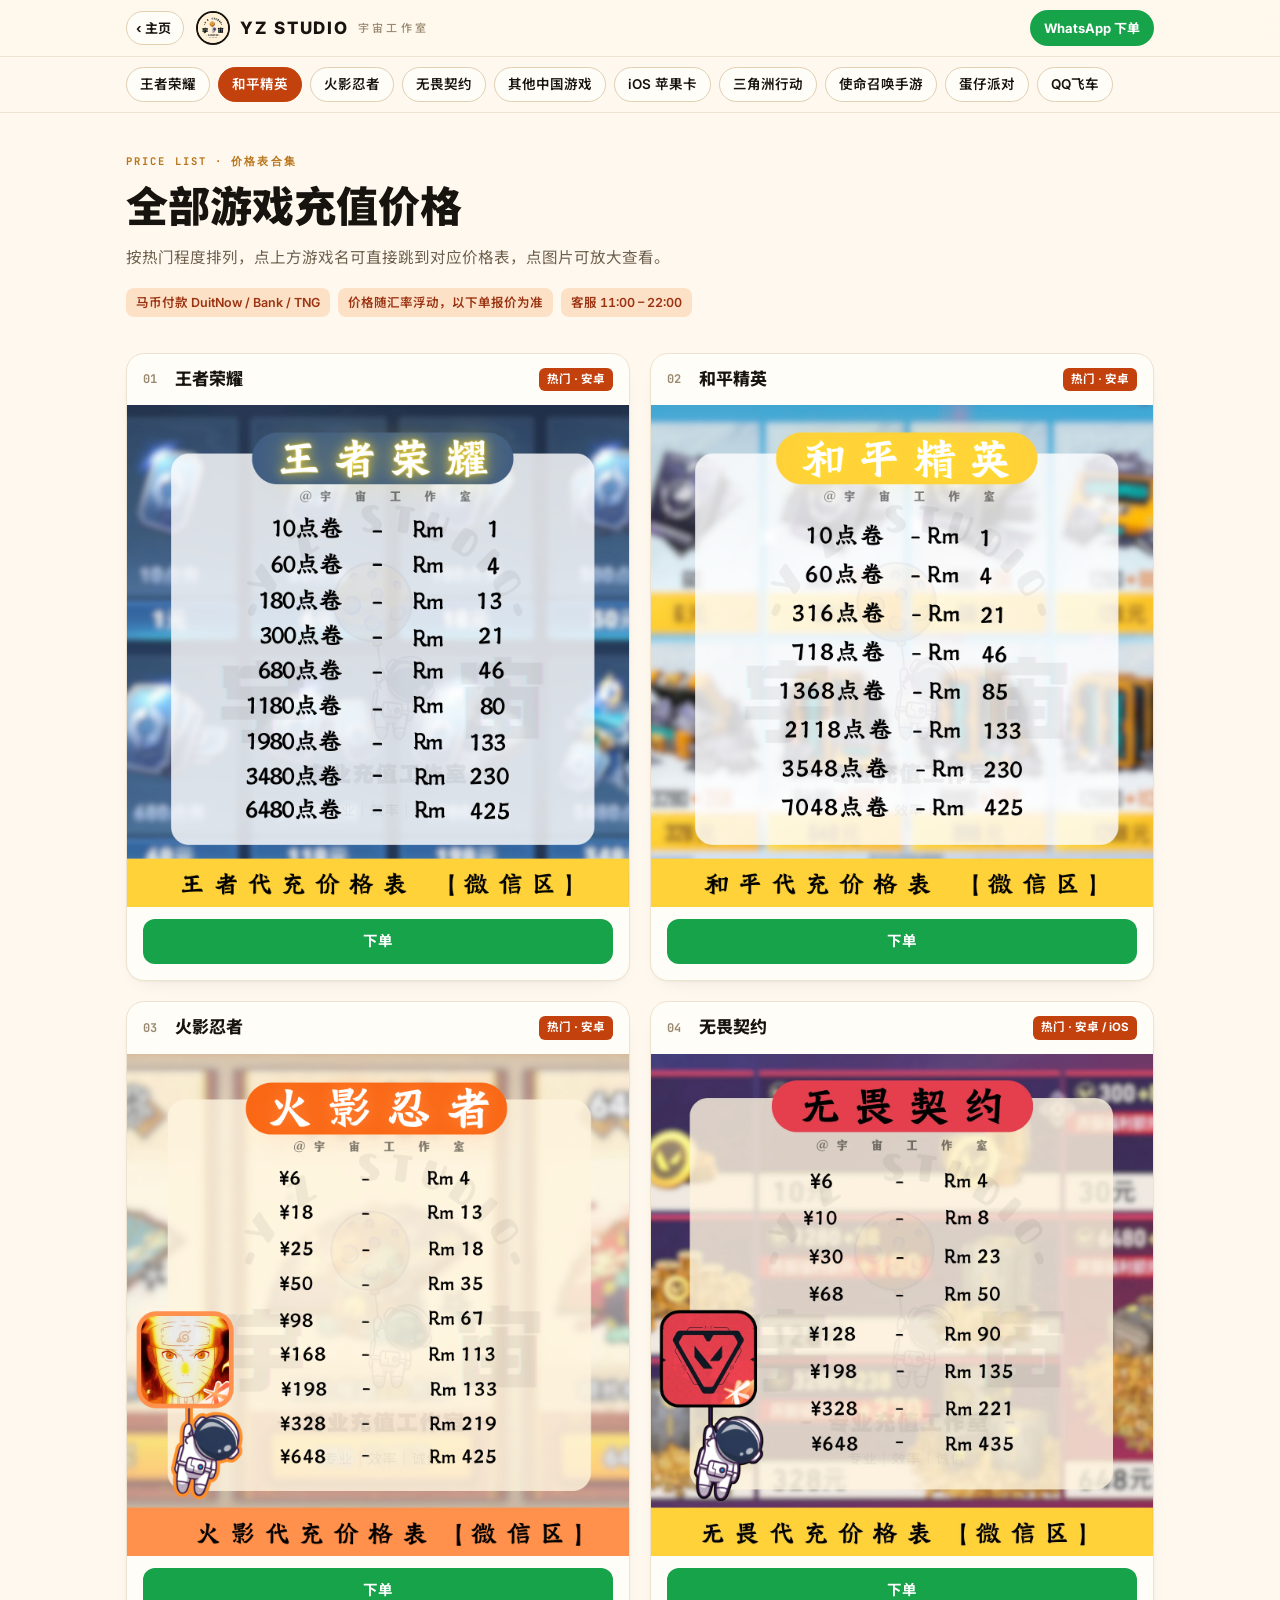
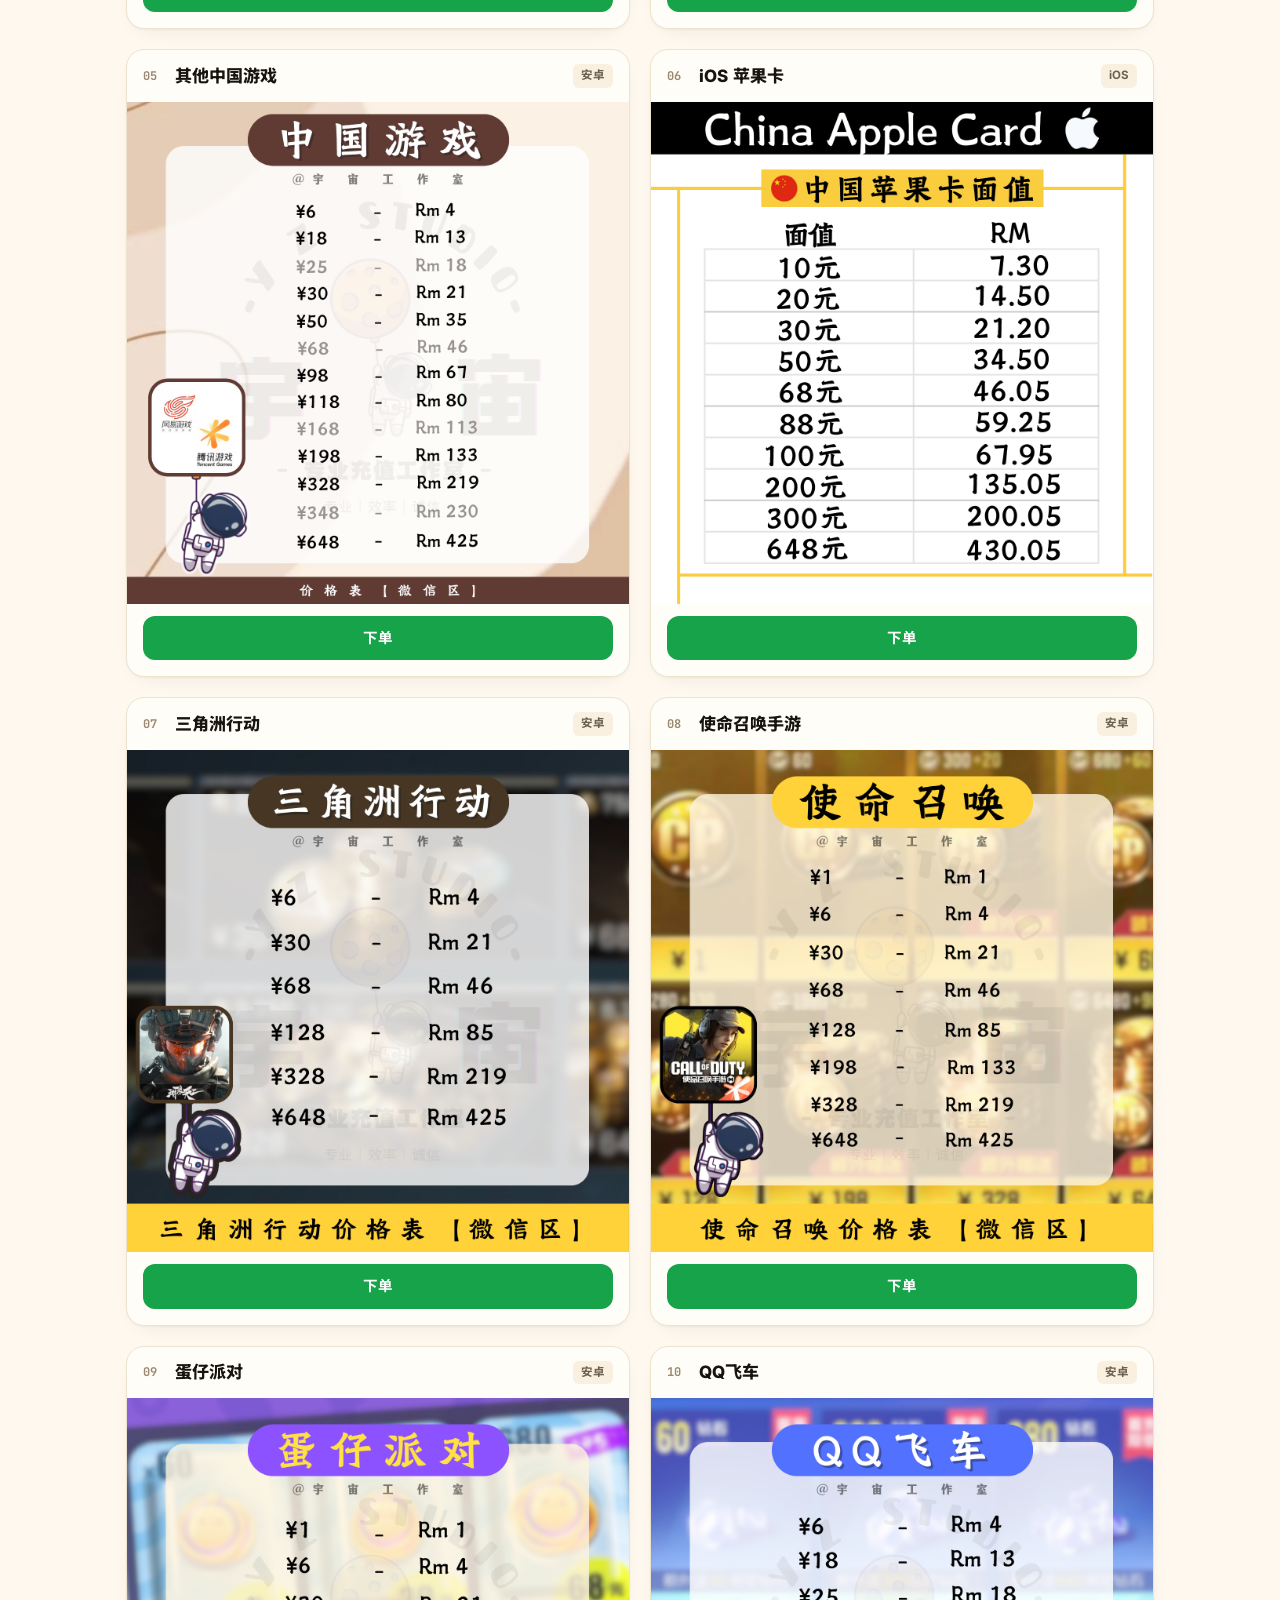
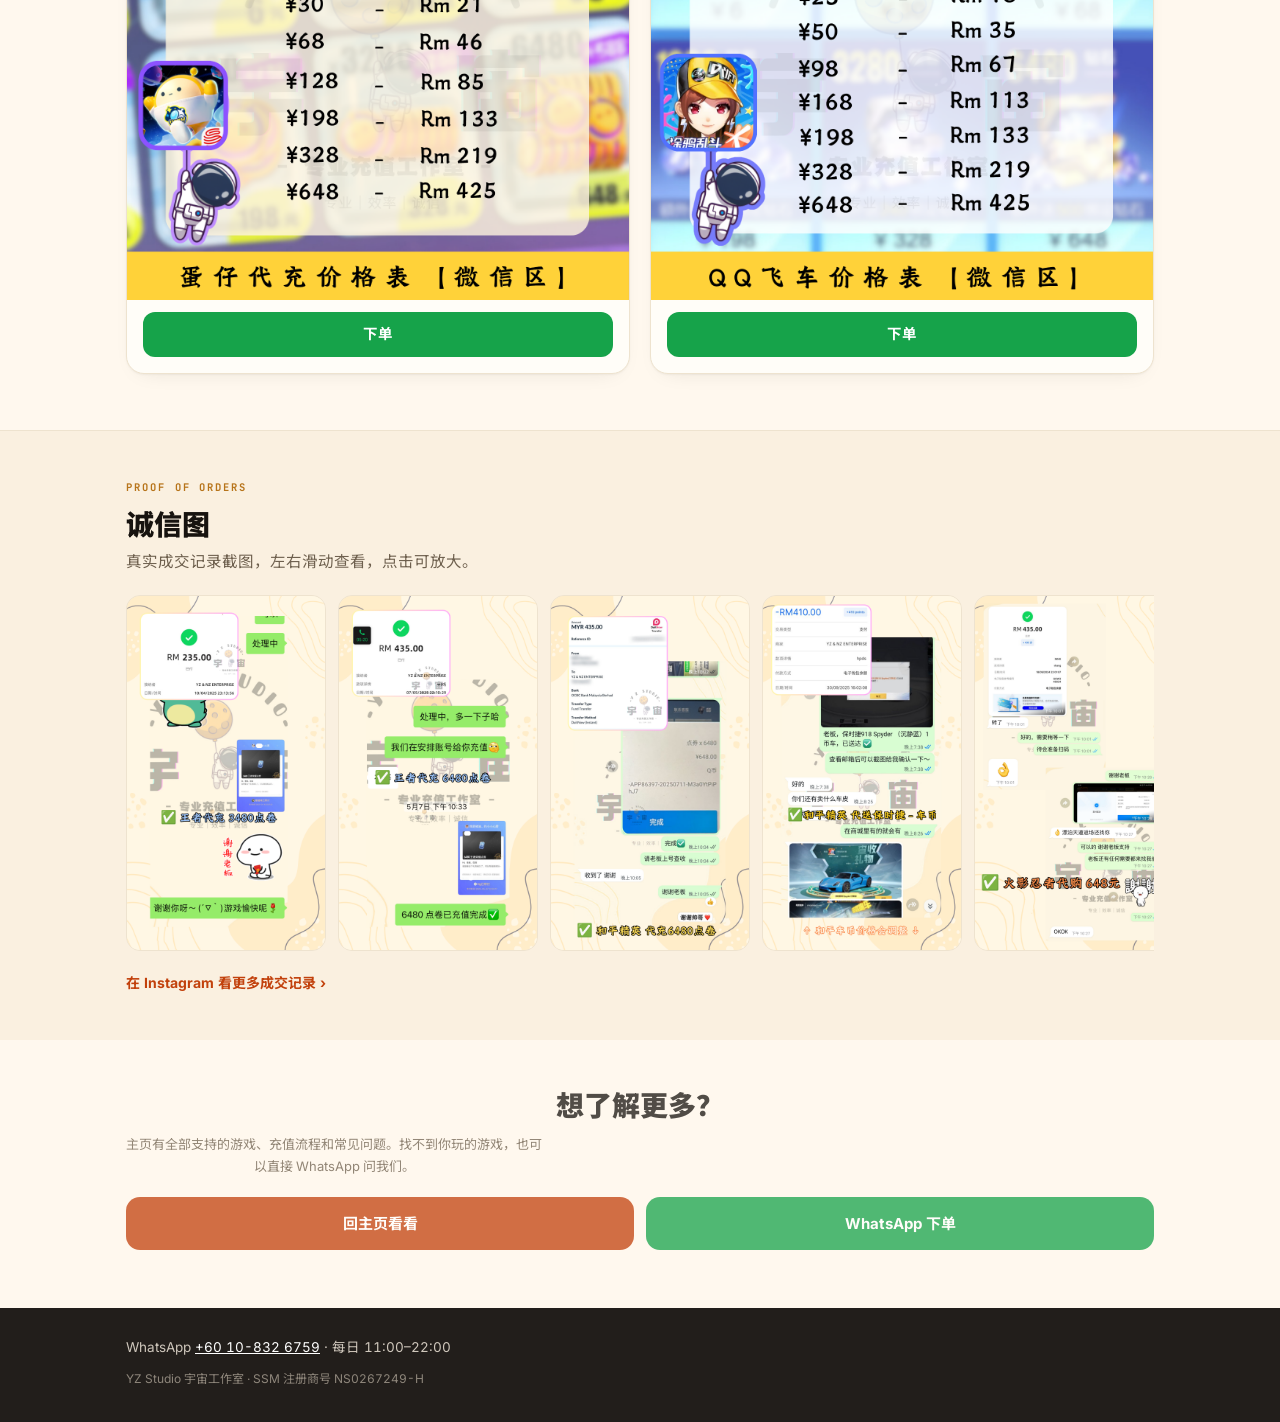
==== commit a2347cef: "New VALORANT prices; Honor of Kings uses friend-pay screenshots - VALORANT: new price list image, 18" ====
--- a/price.html
+++ b/price.html
@@ -247,7 +247,7 @@
   { id:'huoying',     name:'火影忍者',     tag:'安卓', hot:true, img:'04-huoying.png',     icon:'huoyingrenzhe.png',  page:'huoyingrenzhe', u:'¥', h:true,
     p:{6:4, 18:13, 25:18, 50:35, 98:67, 168:113, 198:133, 328:219, 648:425} },
   { id:'wuwei',       name:'无畏契约',     tag:'安卓 / iOS', hot:true, img:'05-wuwei.png',       icon:'wuweiqiyue.png',     page:'wuweiqiyue', u:'¥', h:true, both:true,
-    p:{6:4, 18:13, 30:21, 68:46, 128:85, 198:133, 328:219, 648:425} },
+    p:{6:4, 10:8, 30:23, 68:50, 128:90, 198:135, 328:221, 648:435} },
   { id:'zhongguo',    name:'其他中国游戏', tag:'安卓', img:'11-zhongguo.png',    icon:'logo-192.webp',      page:'zhongguoyouxi', u:'¥', h:true, askGame:true,
     p:{6:4, 18:13, 30:21, 50:35, 98:67, 118:80, 198:133, 328:219, 648:425} },
   { id:'ios',         name:'iOS 苹果卡',   tag:'iOS',  img:'12-ios-apple.png',   icon:'apple-gift-card.png', page:'apple-gift-card', u:'元', card:true,
@@ -274,7 +274,7 @@
         <span class="tag${g.hot ? ' hot' : ''}">${g.hot ? '热门 · ' : ''}${g.tag}</span>
       </div>
       <button class="shot" type="button" aria-label="放大 ${g.name} 价格表">
-        <img src="image/price/${g.img}" alt="${g.name} ${g.tag} 充值价格表" loading="${i < 2 ? 'eager' : 'lazy'}"
+        <img src="image/price/${g.img}?v=20261124" alt="${g.name} ${g.tag} 充值价格表" loading="${i < 2 ? 'eager' : 'lazy'}"
              onerror="this.replaceWith(Object.assign(document.createElement('span'),{className:'missing',textContent:'图片待上传'}))">
       </button>
       <div class="card-foot"><a class="order" href="${WA}${msg}" data-game="${g.id}" target="_blank" rel="noopener" aria-label="下单 ${g.name}">下单</a></div>
@@ -363,9 +363,9 @@
   if (needSys && st.sys) lines.push(`系统：${SYSNAME[st.sys]}`);
   if (g.askGame) lines.push('游戏名称：（请填写）');
   if (other) lines.push('不充值点券，想充值其他：（请写下要充值或购买的东西）');
-  else lines.push(`${g.card ? '面额' : '金额'}：${tierLabel(g, st.d)}` + (iosAsk ? '（请问 iOS 价格）' : `（RM${fmt(g.p[st.d])}）`));
+  else lines.push(`${g.card ? '面额' : '金额'}：${tierLabel(g, st.d)}`);
   if (st.health) lines.push(`加购：腾讯健康系统限制处理（RM${HEALTH}）`);
-  if (total !== null) lines.push(`参考价合计：RM${fmt(total)}`);
+  lines.push(`价格：${total !== null ? 'RM' + fmt(total) : iosAsk ? '请问 iOS 价格' : '请报价'}`);
   const label = !ready ? '请先选择系统' : iosAsk ? '发送给客服，问 iOS 价格' : `发送给客服${needSys ? '（' + SYSNAME[st.sys] + '）' : ''}`;
   h += `<a class="sheet-send" ${ready ? `href="${WA}${encodeURIComponent(lines.join('\n'))}"` : 'aria-disabled="true"'} target="_blank" rel="noopener">
       ${ready ? WA_SVG : ''}${label}</a>
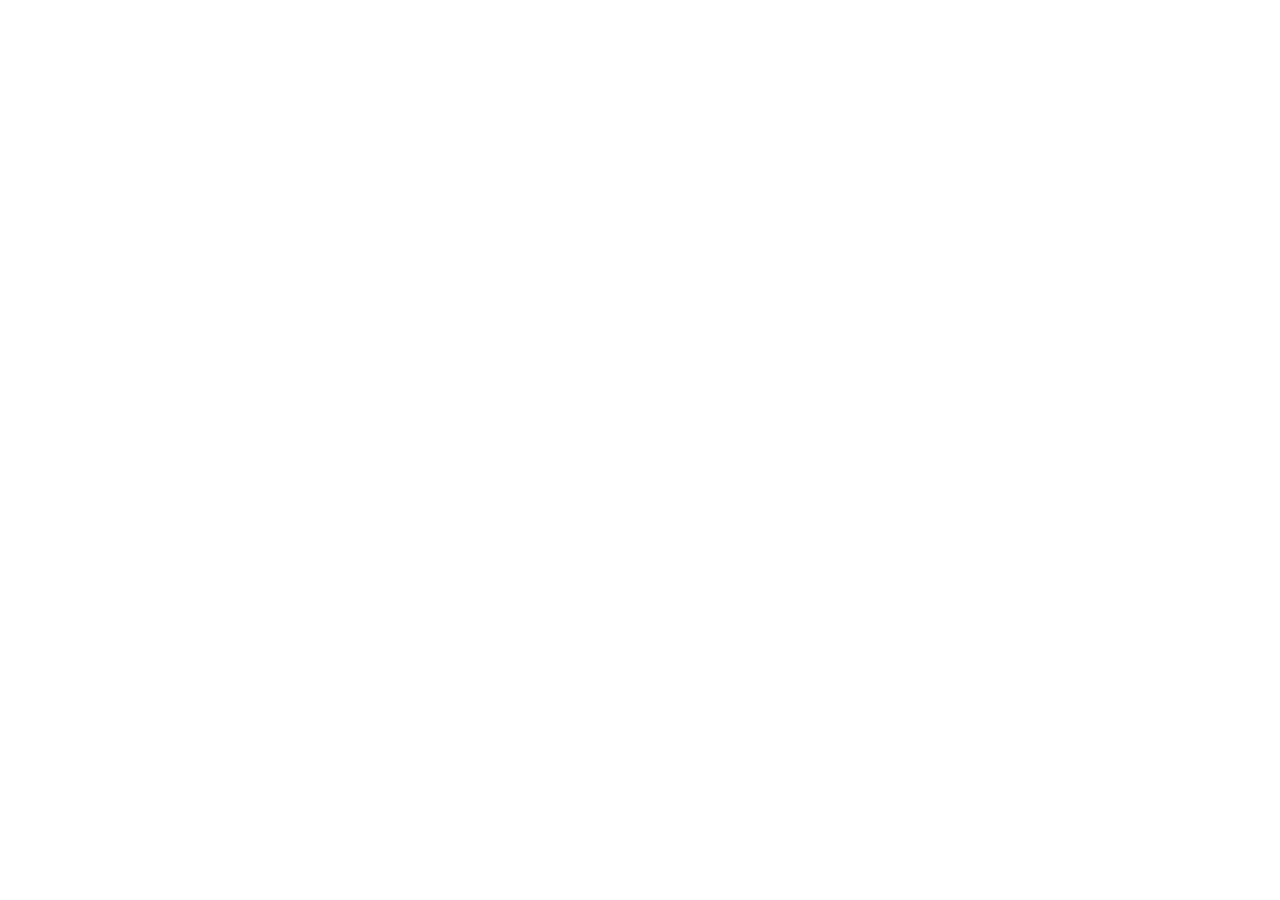
==== commit 9752e872: "Site hardening: anti-framing, copy guard, CSP, referrer policy, robots rules - guard.js hides the pa" ====
--- a/price.html
+++ b/price.html
@@ -2,6 +2,9 @@
 <html lang="zh-Hans-MY">
 <head>
 <meta charset="UTF-8">
+<meta http-equiv="Content-Security-Policy" content="default-src 'self'; script-src 'self' 'unsafe-inline'; style-src 'self' 'unsafe-inline' https://fonts.googleapis.com; font-src https://fonts.gstatic.com; img-src 'self' data:; connect-src 'self'; object-src 'none'; base-uri 'self'; form-action 'self'; upgrade-insecure-requests">
+<meta name="referrer" content="strict-origin-when-cross-origin">
+<script src="/guard.js"></script>
 <meta name="viewport" content="width=device-width, initial-scale=1">
 <link rel="icon" href="/favicon.ico" sizes="any">
 <link rel="icon" type="image/png" sizes="192x192" href="/icon-192.png">
@@ -223,6 +226,7 @@
   <div class="wrap">
     <div>WhatsApp <a href="https://wa.me/60108326759" target="_blank" rel="noopener">+60 10-832 6759</a> · 每日 11:00–22:00</div>
     <small>YZ Studio 宇宙工作室 · SSM 注册商号 NS0267249-H</small>
+    <small>© 2026 YZ Studio 宇宙工作室 版权所有。本站文字、价格表与图片未经许可，禁止复制、转载或用于其他网站。</small>
   </div>
 </footer>
 
